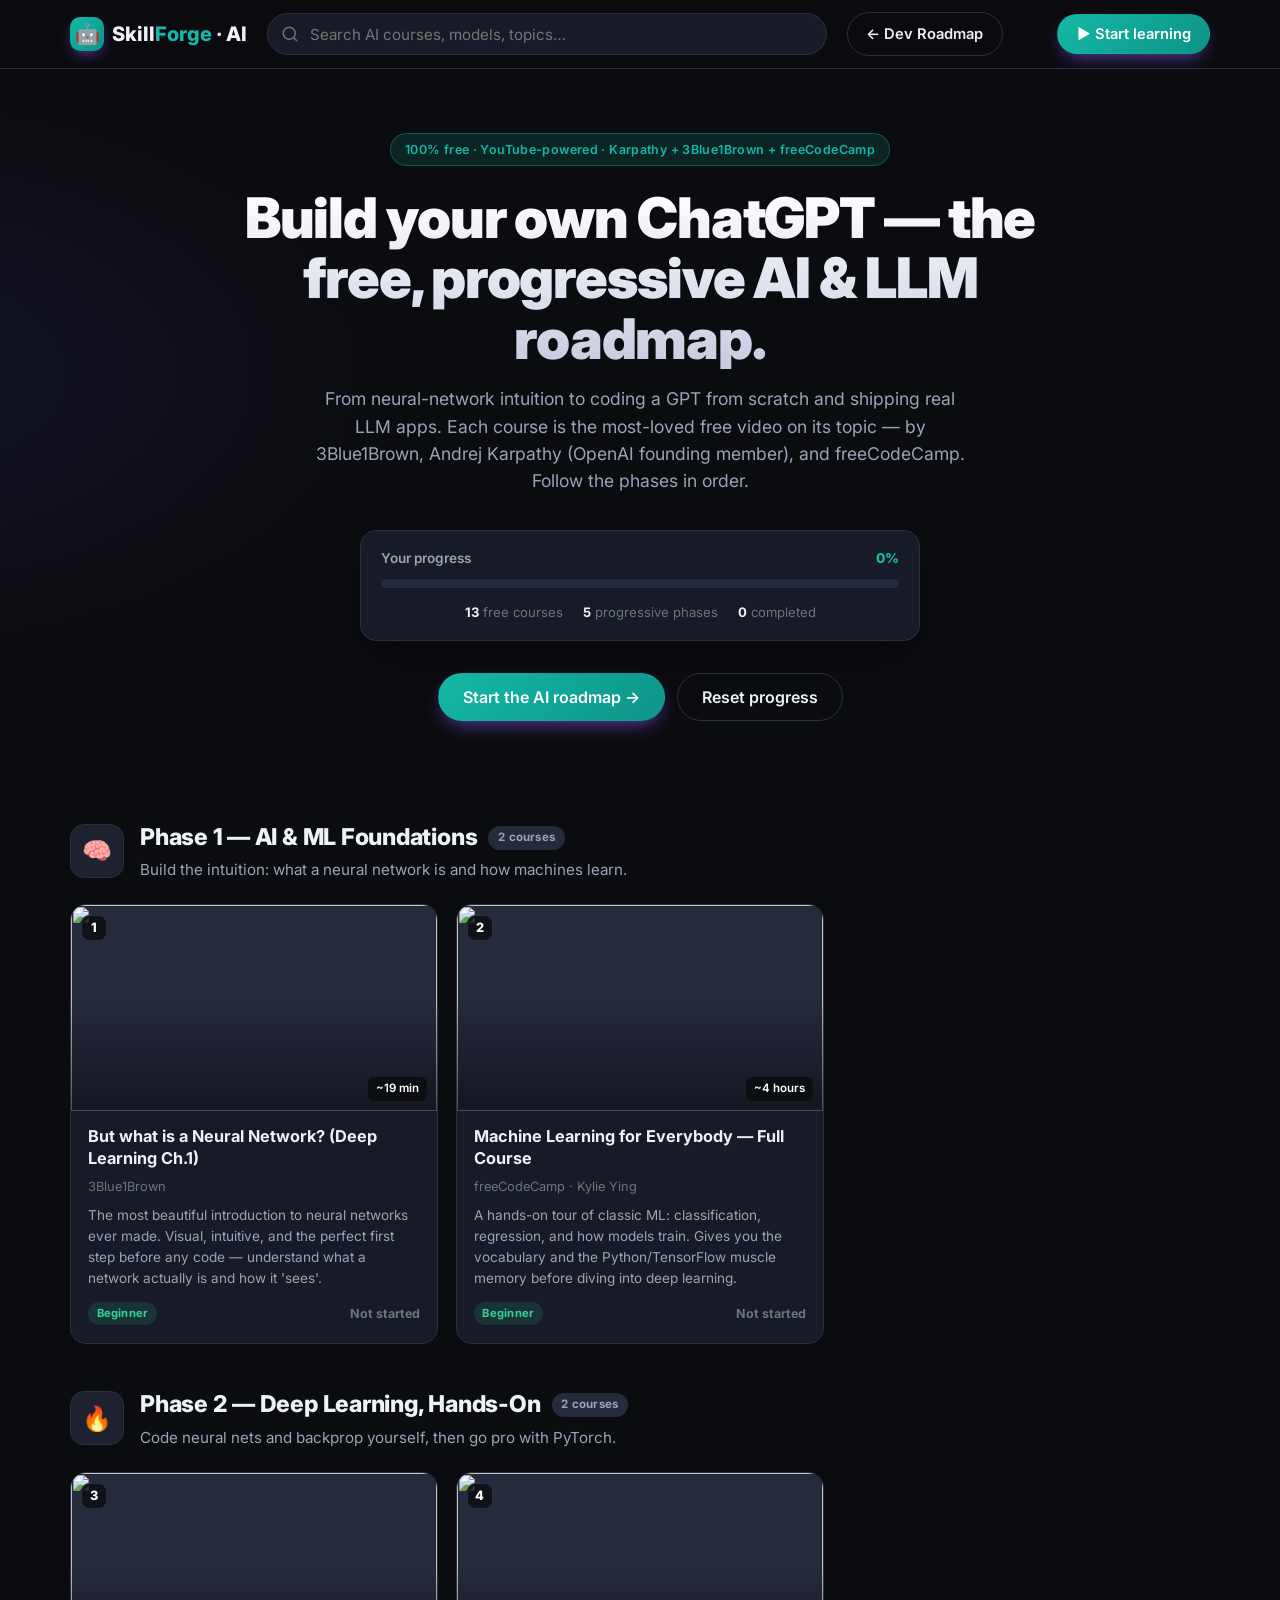
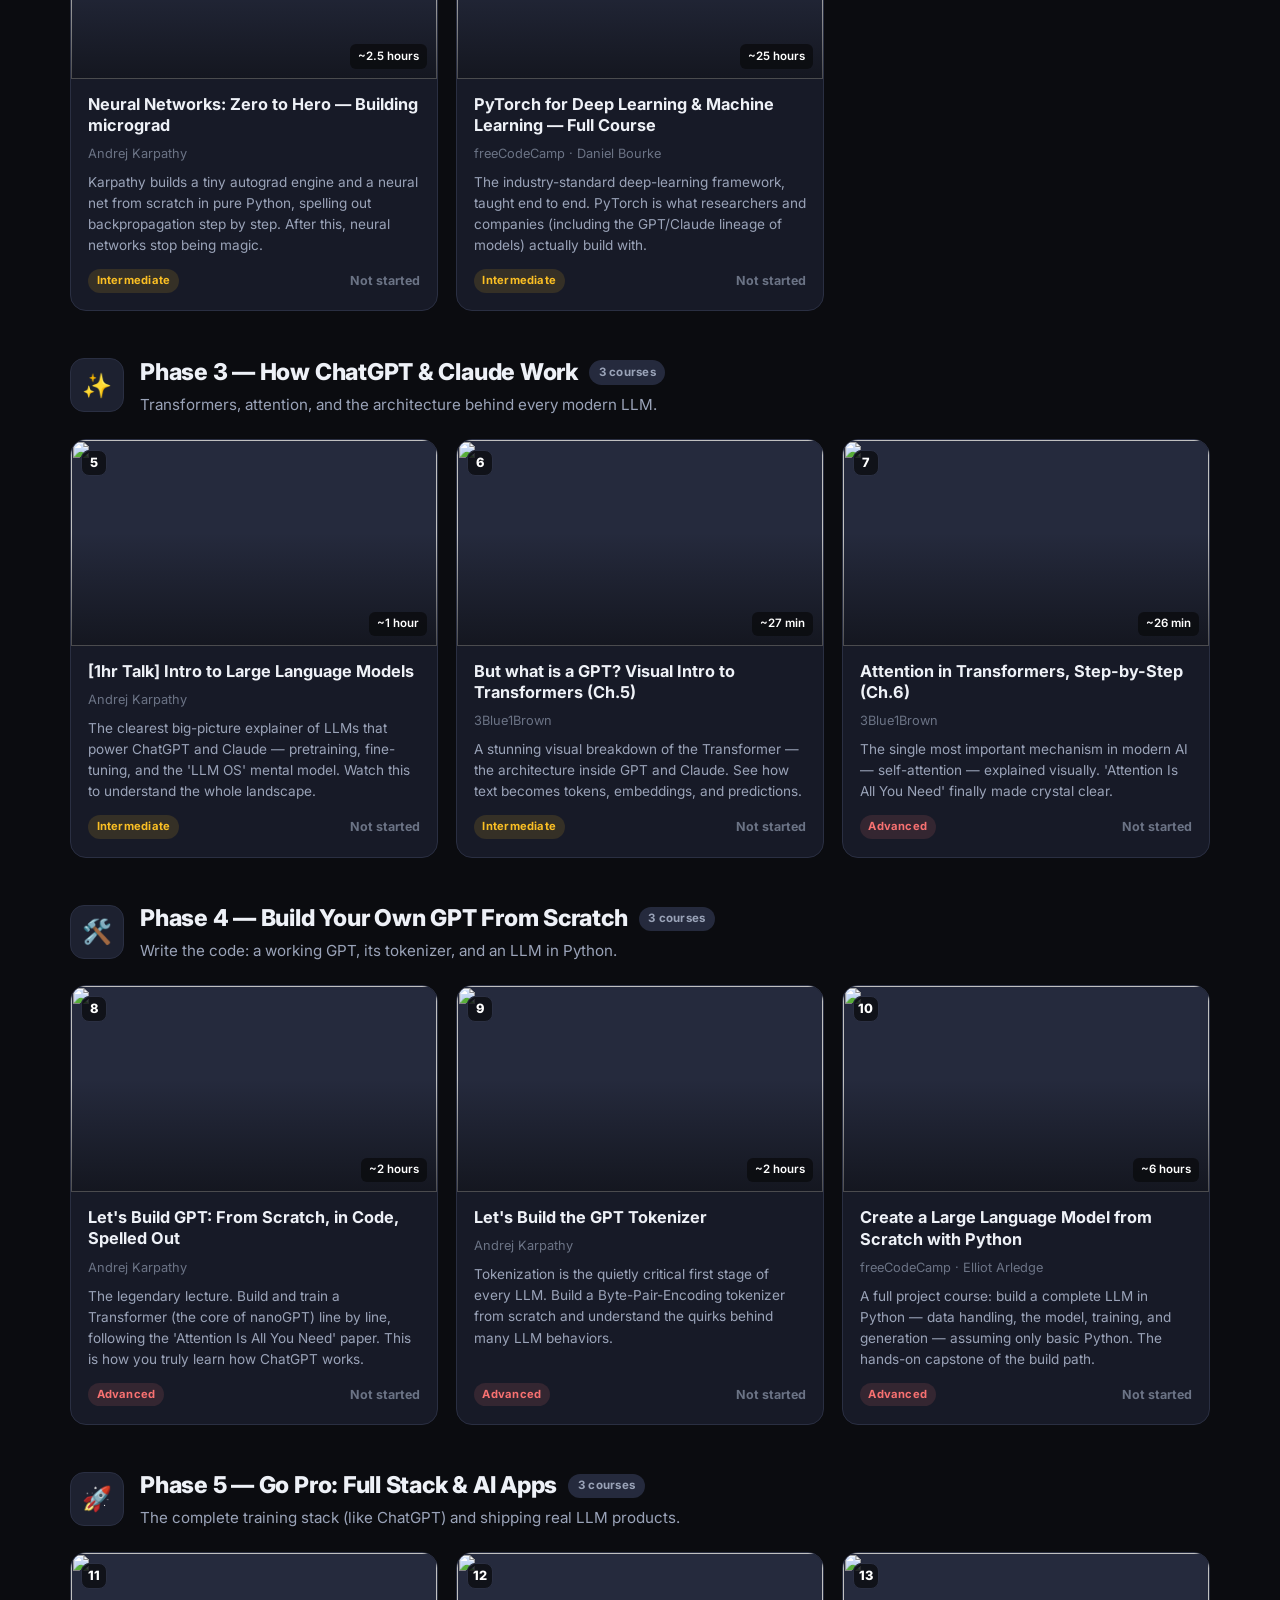
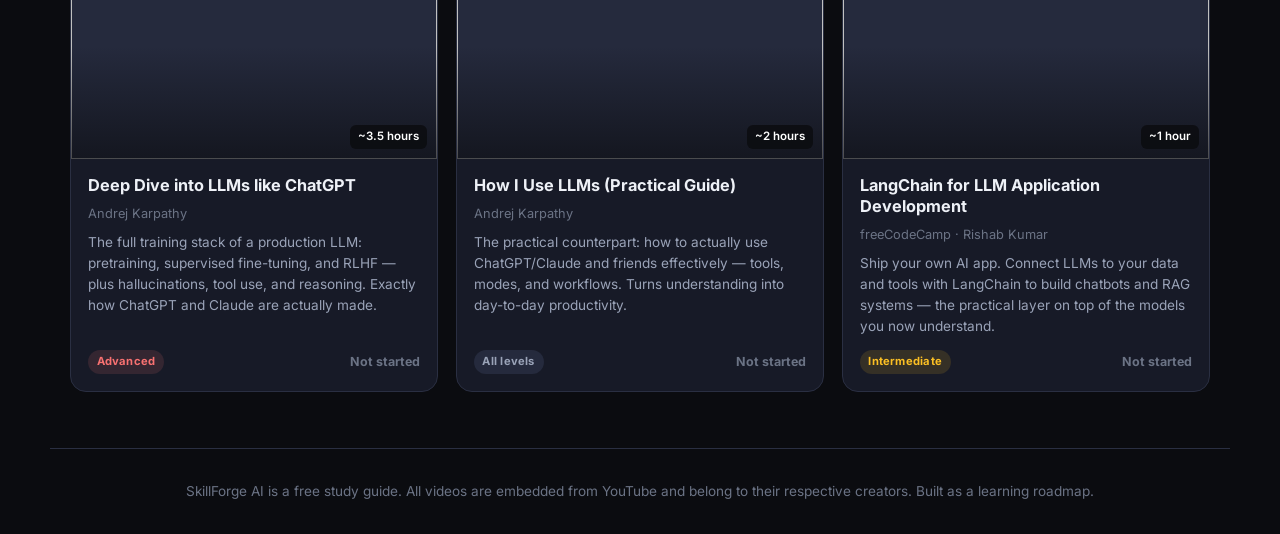
==== ai.html @ 0470cb85 "Add files via upload" ====
<!DOCTYPE html>
<html lang="en">
<head>
  <meta charset="UTF-8" />
  <meta name="viewport" content="width=device-width, initial-scale=1.0" />
  <title>SkillForge AI — Build Your Own ChatGPT</title>
  <meta name="description" content="A free, progressive AI/LLM roadmap: from neural-network intuition to building a GPT from scratch and shipping LLM apps." />
  <link rel="preconnect" href="https://fonts.googleapis.com" />
  <link rel="preconnect" href="https://fonts.gstatic.com" crossorigin />
  <link href="https://fonts.googleapis.com/css2?family=Inter:wght@400;500;600;700;800;900&display=swap" rel="stylesheet" />
  <link rel="stylesheet" href="styles.css" />
</head>
<body class="theme-ai">
  <!-- file:// playback warning (shown only when opened directly from disk) -->
  <div id="fileBanner" class="file-banner hidden">
    <span>
      ⚠️ <b>YouTube playback needs a web server.</b> You opened this from a local file, so videos may show
      <b>Error 153</b>. Run <code>start-server.bat</code> (or use VS Code “Live Server”, or GitHub Pages) and reopen at
      <code>http://localhost:8000</code>.
    </span>
    <button id="fileBannerClose" aria-label="Dismiss">✕</button>
  </div>

  <!-- Top bar -->
  <header class="topbar">
    <div class="topbar__inner">
      <a class="brand" href="#" id="homeLink">
        <span class="brand__mark">🤖</span>
        <span class="brand__name">Skill<span class="brand__accent">Forge</span> · AI</span>
      </a>
      <div class="search">
        <svg viewBox="0 0 24 24" class="search__icon" aria-hidden="true"><path d="M21 21l-4.35-4.35M11 19a8 8 0 1 1 0-16 8 8 0 0 1 0 16z" fill="none" stroke="currentColor" stroke-width="2" stroke-linecap="round"/></svg>
        <input id="searchInput" type="text" placeholder="Search AI courses, models, topics…" autocomplete="off" />
      </div>
      <a class="btn btn--ghost nav-link" href="index.html">← Dev Roadmap</a>
      <button id="continueBtn" class="btn btn--primary continue-btn">▶ Continue learning</button>
    </div>
  </header>

  <!-- HOME / CATALOG VIEW -->
  <main id="catalogView">
    <section class="hero">
      <div class="hero__inner">
        <div class="hero__badge">100% free · YouTube-powered · Karpathy + 3Blue1Brown + freeCodeCamp</div>
        <h1 class="hero__title" id="heroTitle"></h1>
        <p class="hero__tagline" id="heroSubtitle"></p>
        <div class="hero__progress">
          <div class="hero__progress-head">
            <span id="overallLabel">Your progress</span>
            <span id="overallPct">0%</span>
          </div>
          <div class="progress">
            <div class="progress__bar" id="overallBar"></div>
          </div>
          <div class="hero__stats" id="heroStats"></div>
        </div>
        <div class="hero__actions">
          <button class="btn btn--primary btn--lg" id="startBtn">Start the AI roadmap →</button>
          <button class="btn btn--ghost btn--lg" id="resetBtn">Reset progress</button>
        </div>
      </div>
    </section>

    <section class="roadmap" id="roadmap"></section>

    <footer class="footer">
      <p>SkillForge AI is a free study guide. All videos are embedded from YouTube and belong to their respective creators. Built as a learning roadmap.</p>
    </footer>
  </main>

  <!-- COURSE / PLAYER VIEW -->
  <main id="courseView" class="hidden">
    <div class="player-page">
      <button class="back-link" id="backBtn">← Back to roadmap</button>
      <div class="player-grid">
        <div class="player-main">
          <div class="video-wrap">
            <iframe id="player" src="" title="Course video" frameborder="0"
              allow="accelerometer; autoplay; clipboard-write; encrypted-media; gyroscope; picture-in-picture; web-share"
              referrerpolicy="strict-origin-when-cross-origin" allowfullscreen></iframe>
          </div>
          <div class="player-info">
            <div class="player-tags" id="courseTags"></div>
            <h1 id="courseTitle"></h1>
            <p class="player-channel" id="courseChannel"></p>
            <p class="player-blurb" id="courseBlurb"></p>

            <div class="player-actions">
              <button class="btn btn--primary" id="completeBtn">Mark as complete</button>
              <a class="btn btn--ghost" id="youtubeLink" target="_blank" rel="noopener">Open on YouTube ↗</a>
            </div>

            <h3 class="section-h">What you'll learn</h3>
            <ul class="learn-list" id="courseLearn"></ul>

            <h3 class="section-h">Free practice & resources</h3>
            <div class="resource-list" id="courseResources"></div>
          </div>
        </div>

        <aside class="player-side">
          <div class="side-head">
            <h3>AI curriculum</h3>
            <span id="sideProgress"></span>
          </div>
          <div class="side-list" id="sideCurriculum"></div>
        </aside>
      </div>
    </div>
  </main>

  <script src="ai-data.js"></script>
  <script src="app.js"></script>
</body>
</html>
---- styles.css ----
/* ============================================================
   SkillForge — styles
   A dark, modern, Udemy-inspired UI with a purple/indigo accent.
   ============================================================ */

:root {
  --bg: #0b0c10;
  --bg-2: #121420;
  --surface: #171a27;
  --surface-2: #1d2130;
  --surface-3: #252a3d;
  --border: #2a2f42;
  --text: #eef1f7;
  --muted: #9aa3b8;
  --muted-2: #6b7385;
  --accent: #8b5cf6;
  --accent-2: #6d28d9;
  --accent-soft: rgba(139, 92, 246, 0.14);
  --green: #22c55e;
  --green-soft: rgba(34, 197, 94, 0.15);
  --amber: #f59e0b;
  --shadow: 0 18px 50px -12px rgba(0, 0, 0, 0.6);
  --radius: 16px;
  --radius-sm: 10px;
  --maxw: 1180px;
}

* { box-sizing: border-box; margin: 0; padding: 0; }

html { scroll-behavior: smooth; }

body {
  font-family: "Inter", system-ui, -apple-system, "Segoe UI", sans-serif;
  background:
    radial-gradient(1200px 600px at 80% -10%, rgba(139, 92, 246, 0.16), transparent 60%),
    radial-gradient(900px 500px at -10% 10%, rgba(56, 189, 248, 0.08), transparent 55%),
    var(--bg);
  color: var(--text);
  line-height: 1.55;
  -webkit-font-smoothing: antialiased;
}

.hidden { display: none !important; }

a { color: inherit; text-decoration: none; }

/* ---------- Buttons ---------- */
.btn {
  font-family: inherit;
  font-weight: 600;
  font-size: 0.92rem;
  border: 1px solid transparent;
  border-radius: 999px;
  padding: 0.6rem 1.15rem;
  cursor: pointer;
  transition: transform 0.12s ease, background 0.18s ease, border-color 0.18s ease, box-shadow 0.18s ease;
  white-space: nowrap;
}
.btn:active { transform: translateY(1px); }
.btn--primary {
  background: linear-gradient(135deg, var(--accent), var(--accent-2));
  color: #fff;
  box-shadow: 0 8px 20px -8px rgba(139, 92, 246, 0.8);
}
.btn--primary:hover { filter: brightness(1.08); }
.btn--ghost {
  background: transparent;
  border-color: var(--border);
  color: var(--text);
}
.btn--ghost:hover { background: var(--surface-2); border-color: var(--accent); }
.btn--lg { padding: 0.8rem 1.5rem; font-size: 1rem; }

/* ---------- file:// banner ---------- */
.file-banner {
  display: flex; align-items: center; gap: 1rem;
  background: linear-gradient(90deg, rgba(245, 158, 11, 0.18), rgba(245, 158, 11, 0.08));
  border-bottom: 1px solid rgba(245, 158, 11, 0.4);
  color: #fde68a;
  font-size: 0.86rem;
  padding: 0.7rem 1.25rem;
}
.file-banner code {
  background: rgba(0,0,0,0.35); color: #fff;
  padding: 0.1rem 0.4rem; border-radius: 5px; font-size: 0.82em;
}
.file-banner b { color: #fff; }
.file-banner button {
  margin-left: auto; flex-shrink: 0;
  background: transparent; border: 1px solid rgba(245,158,11,0.5);
  color: #fde68a; border-radius: 8px; cursor: pointer;
  width: 28px; height: 28px; font-size: 0.9rem;
}
.file-banner button:hover { background: rgba(245,158,11,0.2); }

/* ---------- Top bar ---------- */
.topbar {
  position: sticky; top: 0; z-index: 50;
  background: rgba(11, 12, 16, 0.82);
  backdrop-filter: blur(14px);
  border-bottom: 1px solid var(--border);
}
.topbar__inner {
  max-width: var(--maxw);
  margin: 0 auto;
  display: flex; align-items: center; gap: 1.25rem;
  padding: 0.75rem 1.25rem;
}
.brand { display: flex; align-items: center; gap: 0.5rem; font-weight: 800; font-size: 1.25rem; }
.brand__mark {
  display: grid; place-items: center;
  width: 34px; height: 34px; border-radius: 10px;
  background: linear-gradient(135deg, var(--accent), var(--accent-2));
  box-shadow: 0 6px 16px -6px rgba(139, 92, 246, 0.9);
}
.brand__accent { color: var(--accent); }

.search {
  flex: 1; position: relative; max-width: 560px;
}
.search__icon {
  position: absolute; left: 14px; top: 50%; transform: translateY(-50%);
  width: 18px; height: 18px; color: var(--muted-2);
}
.search input {
  width: 100%;
  background: var(--surface);
  border: 1px solid var(--border);
  border-radius: 999px;
  color: var(--text);
  padding: 0.65rem 1rem 0.65rem 2.6rem;
  font-family: inherit; font-size: 0.95rem;
  transition: border-color 0.18s ease, box-shadow 0.18s ease;
}
.search input:focus {
  outline: none; border-color: var(--accent);
  box-shadow: 0 0 0 3px var(--accent-soft);
}
.continue-btn { margin-left: auto; }

/* Nav links in the top bar */
.nav-link {
  flex-shrink: 0;
  background: transparent;
  border: 1px solid var(--border);
  color: var(--text);
}
.nav-link:hover { background: var(--surface-2); border-color: var(--accent); }
/* The "Learn AI" button pops with a gradient so it reads as a destination */
.nav-link--ai {
  margin-left: auto;
  border: 1px solid transparent;
  background:
    linear-gradient(var(--surface), var(--surface)) padding-box,
    linear-gradient(135deg, #14b8a6, #6366f1, #a855f7) border-box;
  color: #fff;
  font-weight: 700;
}
.nav-link--ai:hover {
  background:
    linear-gradient(135deg, rgba(20,184,166,0.22), rgba(168,85,247,0.22)) padding-box,
    linear-gradient(135deg, #14b8a6, #6366f1, #a855f7) border-box;
}
/* When .nav-link--ai is present, the Continue button no longer needs auto-margin */
.nav-link--ai + .continue-btn { margin-left: 0.5rem; }

/* ===== AI page theme (teal/emerald accent to distinguish it) ===== */
.theme-ai {
  --accent: #14b8a6;
  --accent-2: #0d9488;
  --accent-soft: rgba(20, 184, 166, 0.14);
}
.theme-ai .hero__badge { border-color: rgba(20,184,166,0.35); }
.theme-ai .progress__bar { background: linear-gradient(90deg, #14b8a6, #6366f1); }
.theme-ai body,
.theme-ai {
  background:
    radial-gradient(1200px 600px at 80% -10%, rgba(20, 184, 166, 0.16), transparent 60%),
    radial-gradient(900px 500px at -10% 10%, rgba(99, 102, 241, 0.10), transparent 55%),
    var(--bg);
}

/* ---------- Hero ---------- */
.hero { padding: 4rem 1.25rem 2.5rem; }
.hero__inner { max-width: 880px; margin: 0 auto; text-align: center; }
.hero__badge {
  display: inline-block;
  font-size: 0.78rem; font-weight: 600; letter-spacing: 0.03em;
  color: var(--accent);
  background: var(--accent-soft);
  border: 1px solid rgba(139, 92, 246, 0.35);
  padding: 0.35rem 0.85rem; border-radius: 999px;
  margin-bottom: 1.4rem;
}
.hero__title {
  font-size: clamp(2.1rem, 5vw, 3.5rem);
  font-weight: 900; line-height: 1.08; letter-spacing: -0.02em;
  background: linear-gradient(180deg, #fff, #c7cbe0);
  -webkit-background-clip: text; background-clip: text; color: transparent;
}
.hero__tagline { color: var(--muted); font-size: 1.1rem; margin: 1rem auto 0; max-width: 660px; }

.hero__progress {
  margin: 2.2rem auto 0; max-width: 560px;
  background: var(--surface);
  border: 1px solid var(--border);
  border-radius: var(--radius);
  padding: 1.1rem 1.25rem;
  box-shadow: var(--shadow);
}
.hero__progress-head {
  display: flex; justify-content: space-between;
  font-size: 0.85rem; font-weight: 600; color: var(--muted);
  margin-bottom: 0.6rem;
}
.hero__progress-head #overallPct { color: var(--accent); font-weight: 800; }
.hero__stats {
  display: flex; gap: 1.25rem; justify-content: center;
  margin-top: 0.9rem; font-size: 0.82rem; color: var(--muted-2);
  flex-wrap: wrap;
}
.hero__stats b { color: var(--text); }

.hero__actions {
  display: flex; gap: 0.75rem; justify-content: center;
  margin-top: 2rem; flex-wrap: wrap;
}

/* ---------- Progress bars ---------- */
.progress {
  height: 9px; width: 100%;
  background: var(--surface-3);
  border-radius: 999px; overflow: hidden;
}
.progress__bar {
  height: 100%; width: 0%;
  background: linear-gradient(90deg, var(--accent), #38bdf8);
  border-radius: 999px;
  transition: width 0.5s cubic-bezier(0.2, 0.8, 0.2, 1);
}

/* ---------- Roadmap / phases ---------- */
.roadmap {
  max-width: var(--maxw);
  margin: 1.5rem auto 0;
  padding: 0 1.25rem;
}
.phase { position: relative; padding: 2.2rem 0 0.5rem 0; }
.phase__head {
  display: flex; align-items: center; gap: 1rem;
  margin-bottom: 1.4rem;
}
.phase__icon {
  flex-shrink: 0;
  width: 54px; height: 54px; border-radius: 14px;
  display: grid; place-items: center; font-size: 1.5rem;
  background: var(--surface-2); border: 1px solid var(--border);
}
.phase__titles h2 {
  font-size: 1.45rem; font-weight: 800; letter-spacing: -0.01em;
  display: flex; align-items: center; gap: 0.7rem; flex-wrap: wrap;
}
.phase__titles p { color: var(--muted); font-size: 0.95rem; margin-top: 0.15rem; }
.phase__chip {
  font-size: 0.72rem; font-weight: 700; letter-spacing: 0.02em;
  padding: 0.2rem 0.6rem; border-radius: 999px;
  background: var(--surface-3); color: var(--muted);
}
.phase__chip.done { background: var(--green-soft); color: var(--green); }

.course-grid {
  display: grid;
  grid-template-columns: repeat(auto-fill, minmax(290px, 1fr));
  gap: 1.1rem;
}

/* ---------- Course card ---------- */
.card {
  position: relative;
  background: var(--surface);
  border: 1px solid var(--border);
  border-radius: var(--radius);
  overflow: hidden;
  cursor: pointer;
  display: flex; flex-direction: column;
  transition: transform 0.16s ease, border-color 0.18s ease, box-shadow 0.18s ease;
}
.card:hover {
  transform: translateY(-4px);
  border-color: var(--accent);
  box-shadow: var(--shadow);
}
.card__thumb {
  position: relative; aspect-ratio: 16 / 9; overflow: hidden;
  background: var(--surface-3);
}
.card__thumb img { width: 100%; height: 100%; object-fit: cover; display: block; }
.card__thumb::after {
  content: ""; position: absolute; inset: 0;
  background: linear-gradient(180deg, transparent 45%, rgba(11, 12, 16, 0.65));
}
.card__play {
  position: absolute; inset: 0; display: grid; place-items: center;
  opacity: 0; transition: opacity 0.18s ease; z-index: 2;
}
.card:hover .card__play { opacity: 1; }
.card__play span {
  width: 56px; height: 56px; border-radius: 50%;
  display: grid; place-items: center;
  background: rgba(139, 92, 246, 0.92);
  box-shadow: 0 8px 24px -6px rgba(0,0,0,0.7);
  font-size: 1.2rem; color: #fff; padding-left: 4px;
}
.card__order {
  position: absolute; top: 10px; left: 10px; z-index: 3;
  width: 26px; height: 26px; border-radius: 8px;
  display: grid; place-items: center;
  font-size: 0.8rem; font-weight: 800;
  background: rgba(11,12,16,0.78); color: #fff;
  border: 1px solid var(--border);
}
.card__duration {
  position: absolute; bottom: 10px; right: 10px; z-index: 3;
  font-size: 0.72rem; font-weight: 600;
  background: rgba(11,12,16,0.85); color: #fff;
  padding: 0.2rem 0.5rem; border-radius: 6px;
}
.card__body { padding: 0.95rem 1.05rem 1.1rem; display: flex; flex-direction: column; gap: 0.5rem; flex: 1; }
.card__title { font-size: 1.02rem; font-weight: 700; line-height: 1.3; }
.card__channel { font-size: 0.8rem; color: var(--muted-2); }
.card__blurb { font-size: 0.85rem; color: var(--muted); flex: 1; }
.card__foot { display: flex; align-items: center; justify-content: space-between; margin-top: 0.3rem; }
.level {
  font-size: 0.7rem; font-weight: 700; letter-spacing: 0.02em;
  padding: 0.2rem 0.55rem; border-radius: 999px;
  background: var(--surface-3); color: var(--muted);
}
.level--Beginner { color: #34d399; background: rgba(52, 211, 153, 0.13); }
.level--Intermediate { color: #fbbf24; background: rgba(251, 191, 36, 0.13); }
.level--Advanced { color: #f87171; background: rgba(248, 113, 113, 0.13); }

.card__status {
  font-size: 0.78rem; font-weight: 700; display: flex; align-items: center; gap: 0.35rem;
  color: var(--muted-2);
}
.card.done { border-color: rgba(34, 197, 94, 0.4); }
.card.done .card__status { color: var(--green); }
.card.done .card__thumb::before {
  content: "✓ Completed"; position: absolute; z-index: 3; top: 10px; right: 10px;
  font-size: 0.72rem; font-weight: 700; color: #fff;
  background: var(--green); padding: 0.2rem 0.55rem; border-radius: 6px;
}

/* ---------- Player page ---------- */
.player-page { max-width: var(--maxw); margin: 0 auto; padding: 1.5rem 1.25rem 4rem; }
.back-link {
  background: none; border: none; color: var(--muted); cursor: pointer;
  font-family: inherit; font-size: 0.95rem; font-weight: 600;
  padding: 0.5rem 0; margin-bottom: 1rem;
  transition: color 0.15s ease;
}
.back-link:hover { color: var(--accent); }

.player-grid {
  display: grid; grid-template-columns: 1fr 340px; gap: 1.6rem; align-items: start;
}
.video-wrap {
  position: relative; aspect-ratio: 16 / 9; width: 100%;
  border-radius: var(--radius); overflow: hidden;
  border: 1px solid var(--border); background: #000;
  box-shadow: var(--shadow);
}
.video-wrap iframe { position: absolute; inset: 0; width: 100%; height: 100%; }

.player-info { margin-top: 1.5rem; }
.player-tags { display: flex; gap: 0.5rem; flex-wrap: wrap; margin-bottom: 0.8rem; }
.player-info h1 { font-size: 1.7rem; font-weight: 800; line-height: 1.2; letter-spacing: -0.01em; }
.player-channel { color: var(--muted-2); font-size: 0.92rem; margin-top: 0.3rem; }
.player-blurb { color: var(--muted); margin-top: 1rem; font-size: 1rem; max-width: 70ch; }

.player-actions { display: flex; gap: 0.7rem; margin: 1.5rem 0 0.5rem; flex-wrap: wrap; }
.player-actions .btn--primary.done {
  background: var(--green-soft); color: var(--green);
  border: 1px solid rgba(34,197,94,0.4); box-shadow: none;
}

.section-h {
  font-size: 1.1rem; font-weight: 700; margin: 2rem 0 0.9rem;
  padding-bottom: 0.5rem; border-bottom: 1px solid var(--border);
}
.learn-list { list-style: none; display: grid; grid-template-columns: 1fr 1fr; gap: 0.6rem 1.4rem; }
.learn-list li {
  position: relative; padding-left: 1.6rem; color: var(--muted); font-size: 0.92rem;
}
.learn-list li::before {
  content: "✓"; position: absolute; left: 0; top: 0;
  color: var(--accent); font-weight: 800;
}
.resource-list { display: flex; flex-direction: column; gap: 0.6rem; }
.resource-list a {
  display: flex; align-items: center; gap: 0.6rem;
  background: var(--surface); border: 1px solid var(--border);
  border-radius: var(--radius-sm); padding: 0.75rem 1rem;
  font-size: 0.92rem; font-weight: 500; color: var(--text);
  transition: border-color 0.16s ease, transform 0.16s ease, background 0.16s ease;
}
.resource-list a:hover { border-color: var(--accent); transform: translateX(3px); background: var(--surface-2); }
.resource-list a::before { content: "🔗"; }

/* ---------- Player sidebar curriculum ---------- */
.player-side {
  position: sticky; top: 84px;
  background: var(--surface); border: 1px solid var(--border);
  border-radius: var(--radius); overflow: hidden;
  max-height: calc(100vh - 110px); display: flex; flex-direction: column;
}
.side-head {
  padding: 1rem 1.1rem; border-bottom: 1px solid var(--border);
  display: flex; justify-content: space-between; align-items: center;
}
.side-head h3 { font-size: 1rem; font-weight: 700; }
.side-head span { font-size: 0.8rem; color: var(--muted-2); }
.side-list { overflow-y: auto; padding: 0.5rem; }
.side-phase { padding: 0.6rem 0.6rem 0.2rem; font-size: 0.72rem; font-weight: 800; letter-spacing: 0.04em; text-transform: uppercase; color: var(--muted-2); }
.side-item {
  display: flex; align-items: center; gap: 0.7rem;
  padding: 0.6rem 0.7rem; border-radius: var(--radius-sm); cursor: pointer;
  transition: background 0.14s ease;
}
.side-item:hover { background: var(--surface-2); }
.side-item.active { background: var(--accent-soft); }
.side-item.active .side-item__title { color: var(--text); }
.side-item__check {
  flex-shrink: 0; width: 20px; height: 20px; border-radius: 50%;
  border: 2px solid var(--border); display: grid; place-items: center;
  font-size: 0.7rem; color: transparent;
}
.side-item.done .side-item__check { background: var(--green); border-color: var(--green); color: #fff; }
.side-item__title { font-size: 0.86rem; color: var(--muted); line-height: 1.3; }
.side-item__dur { margin-left: auto; font-size: 0.72rem; color: var(--muted-2); flex-shrink: 0; }

/* ---------- Footer ---------- */
.footer {
  max-width: var(--maxw); margin: 3rem auto 0; padding: 2rem 1.25rem;
  border-top: 1px solid var(--border); color: var(--muted-2); font-size: 0.85rem; text-align: center;
}

/* ---------- Search empty state ---------- */
.empty { text-align: center; color: var(--muted); padding: 3rem 1rem; }

/* ---------- Responsive ---------- */
@media (max-width: 880px) {
  .player-grid { grid-template-columns: 1fr; }
  .player-side { position: static; max-height: none; order: -1; }
  .learn-list { grid-template-columns: 1fr; }
  .continue-btn { display: none; }
}
@media (max-width: 560px) {
  .topbar__inner { flex-wrap: wrap; }
  .search { order: 3; max-width: none; flex-basis: 100%; }
  .hero { padding-top: 2.5rem; }
}
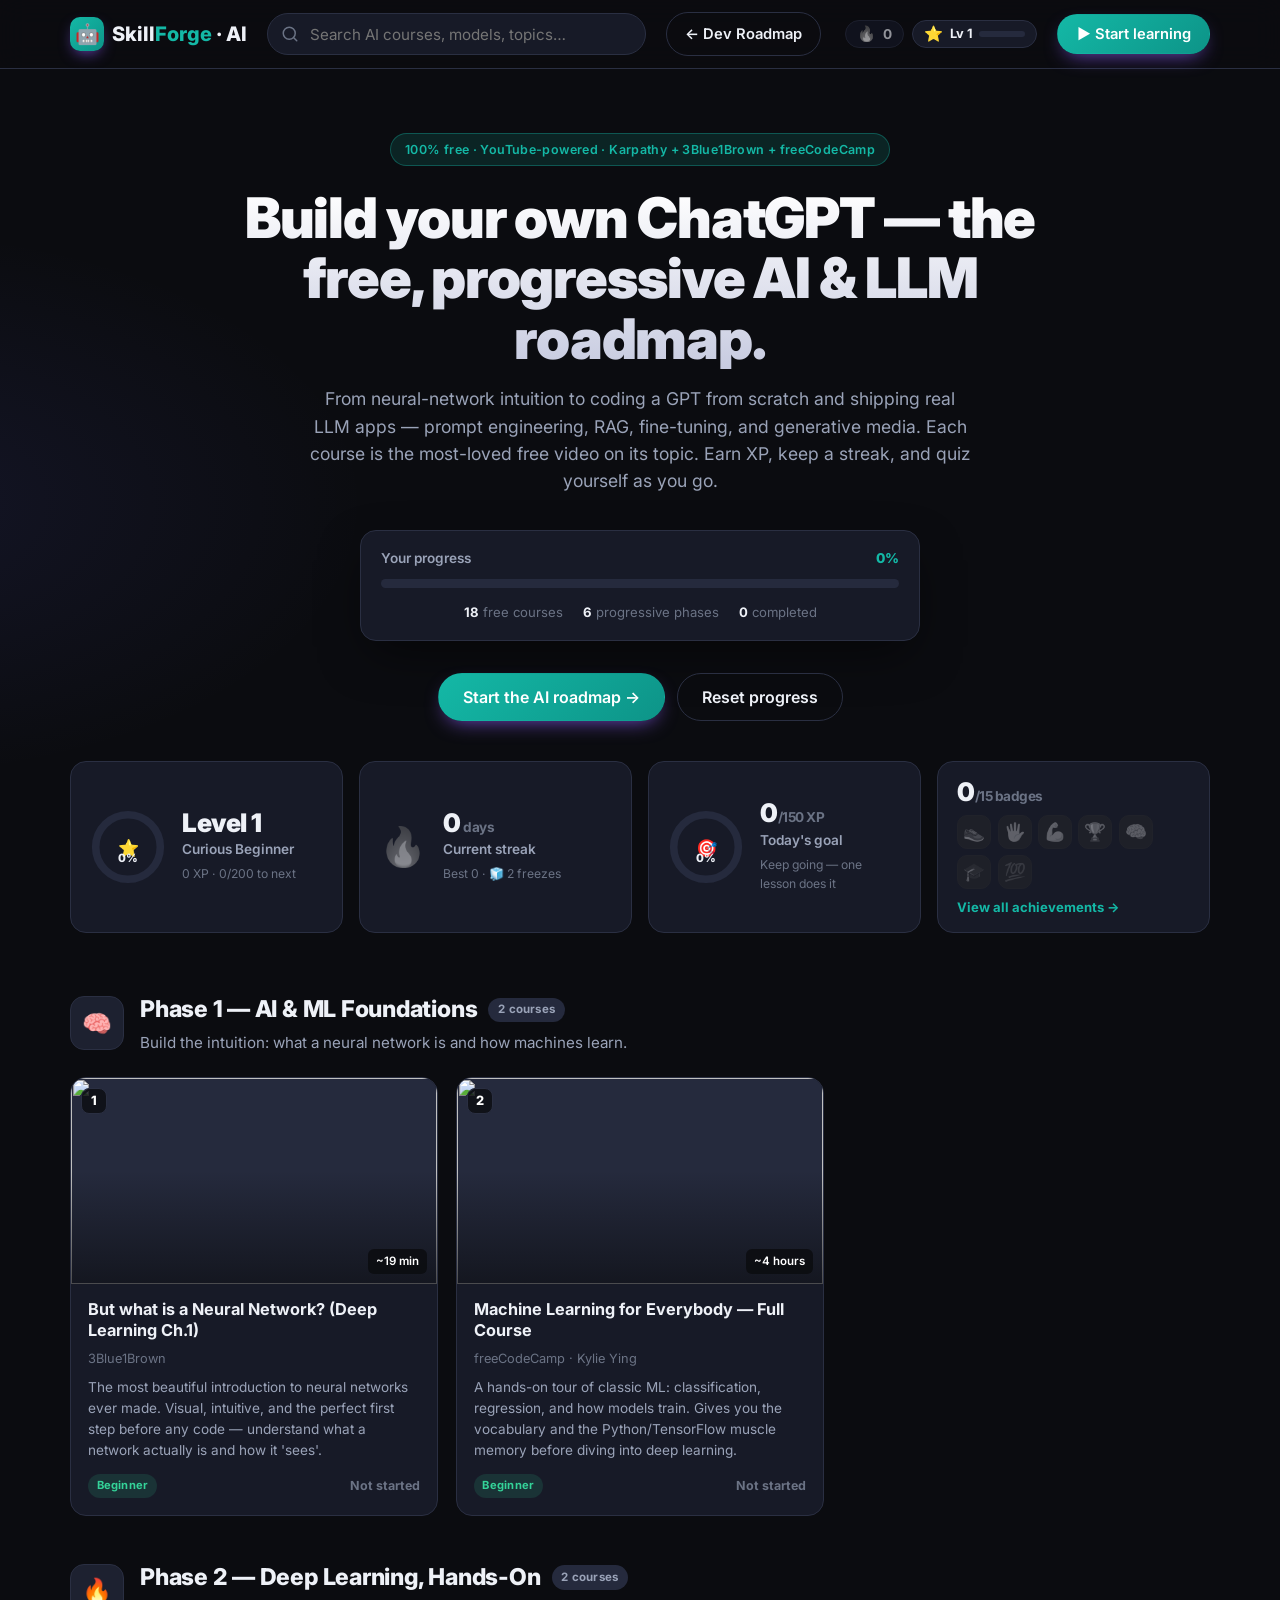
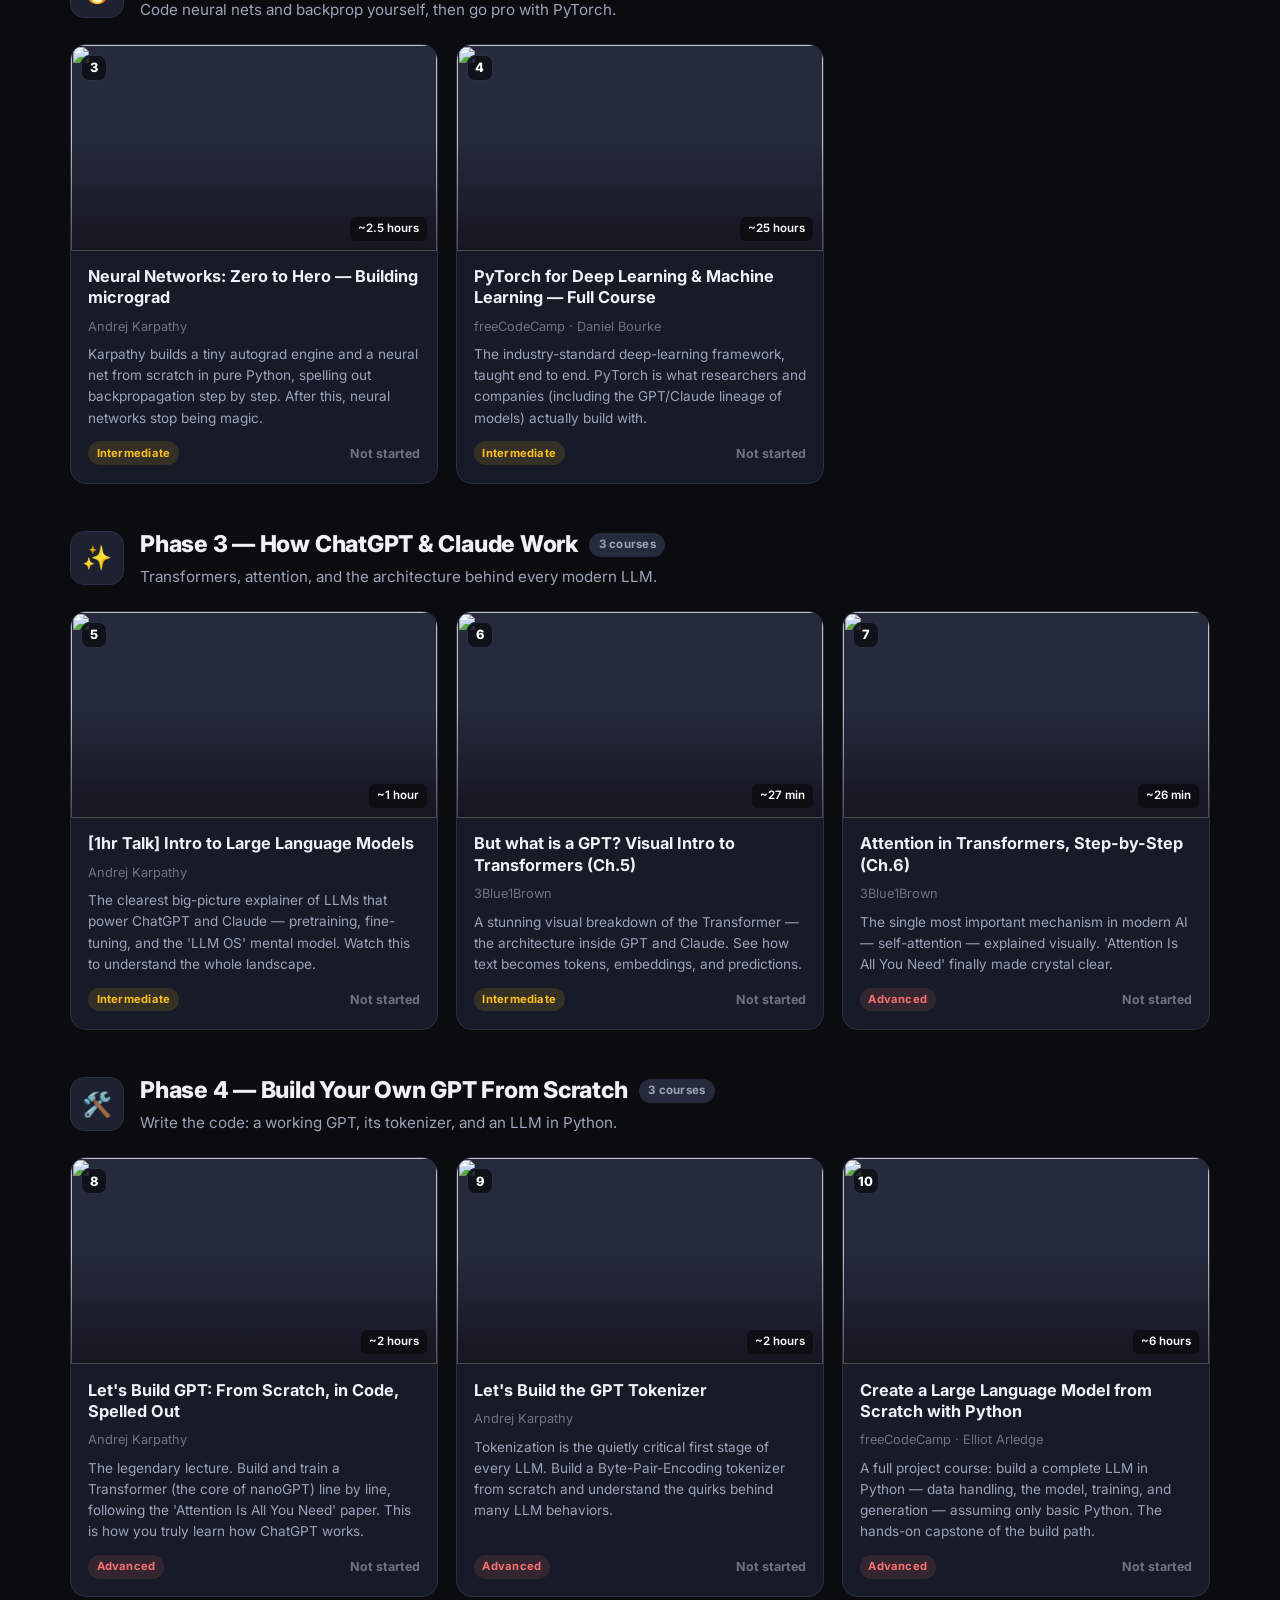
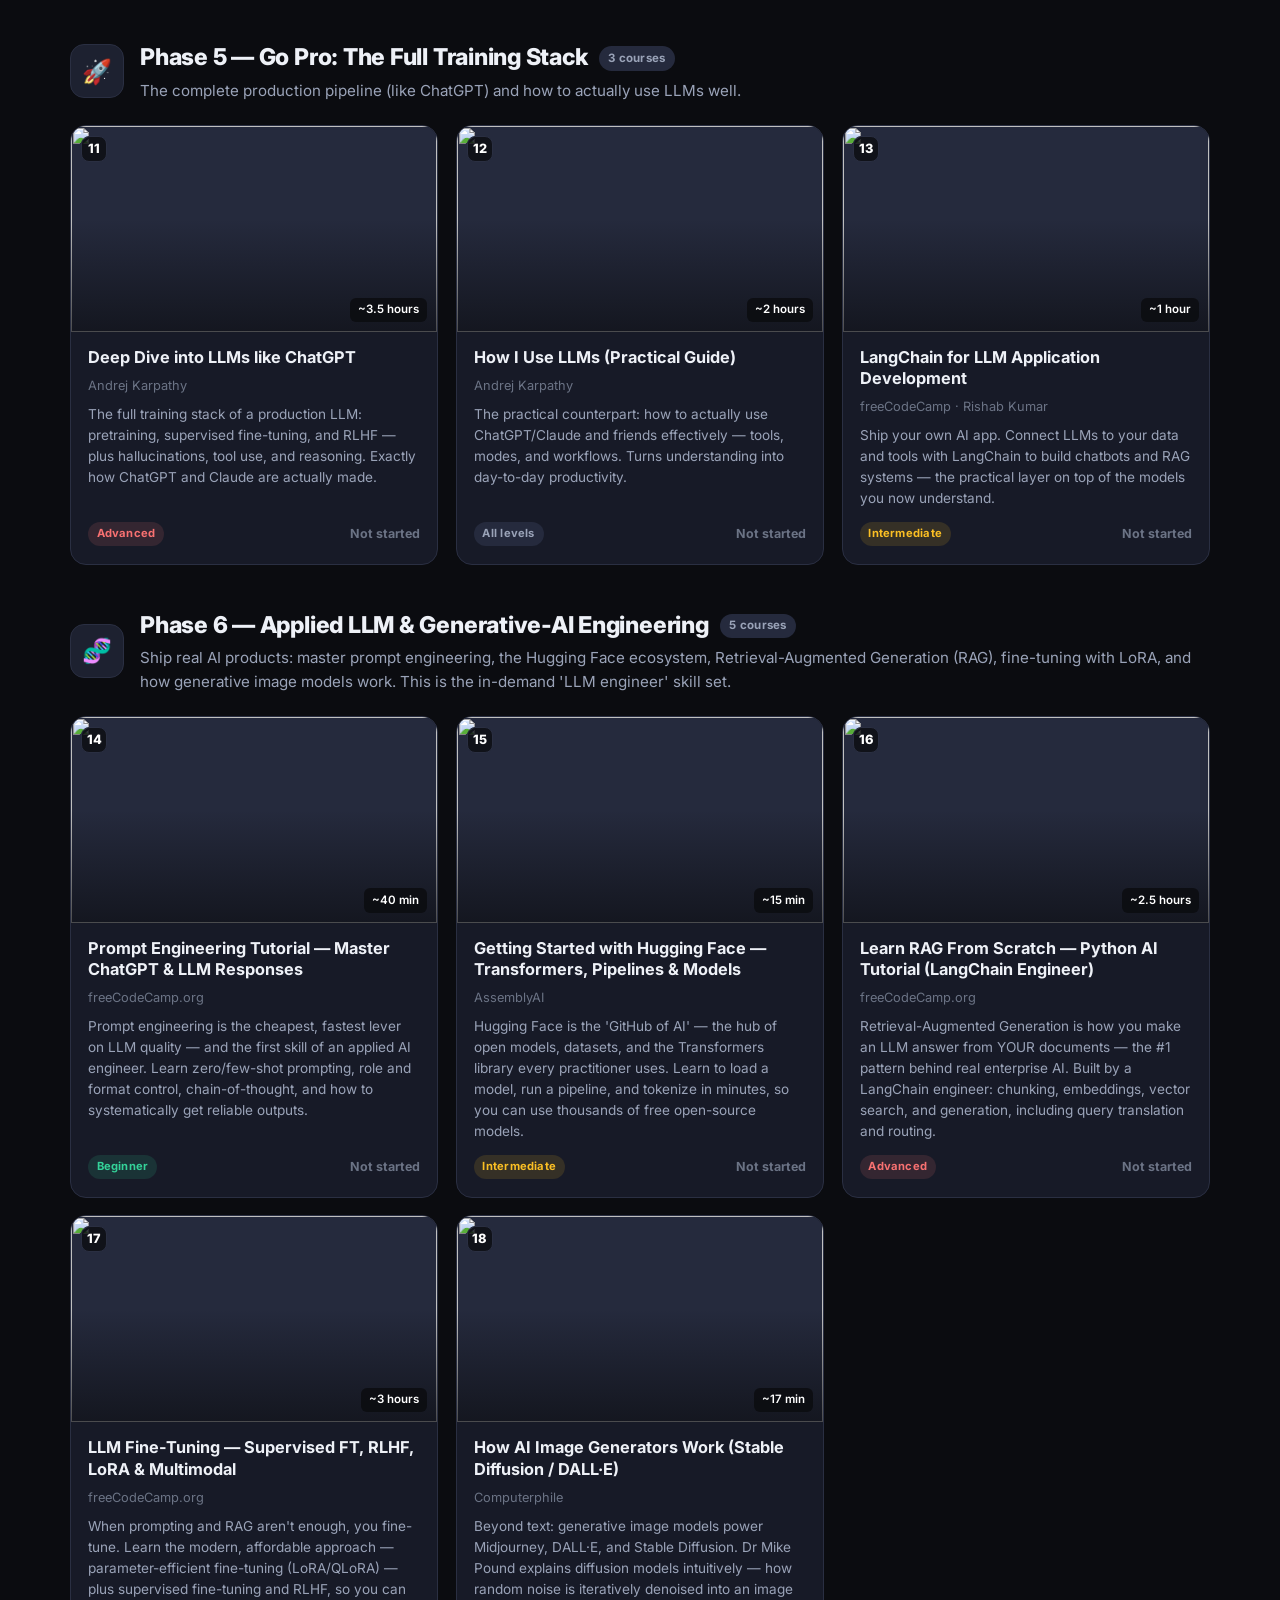
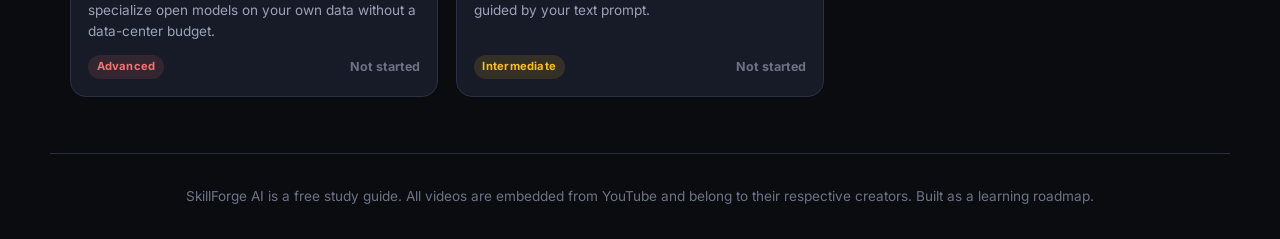
==== commit 01ccfe07: "enhanced UI with quiz for each topic" ====
--- a/ai.html
+++ b/ai.html
@@ -110,6 +110,7 @@
   </main>
 
   <script src="ai-data.js"></script>
+  <script src="engage.js"></script>
   <script src="app.js"></script>
 </body>
 </html>
--- a/styles.css
+++ b/styles.css
@@ -460,3 +460,237 @@
   .search { order: 3; max-width: none; flex-basis: 100%; }
   .hero { padding-top: 2.5rem; }
 }
+
+/* ============================================================
+   ENGAGEMENT LAYER — gamification + quizzes
+   (styles for engage.js: header chips, dashboard, badges,
+    quizzes, toasts, confetti, level-up & achievement popups)
+   ============================================================ */
+
+/* ---------- Header XP / streak chips ---------- */
+.sf-stats { display: flex; align-items: center; gap: 0.5rem; margin-left: 0.25rem; }
+.sf-chip {
+  display: flex; align-items: center; gap: 0.4rem;
+  background: var(--surface); border: 1px solid var(--border);
+  border-radius: 999px; padding: 0.32rem 0.7rem;
+  color: var(--text); font-family: inherit; font-weight: 700; font-size: 0.85rem;
+  cursor: pointer; transition: border-color 0.16s ease, transform 0.12s ease, background 0.16s ease;
+}
+.sf-chip:hover { border-color: var(--accent); background: var(--surface-2); }
+.sf-chip:active { transform: translateY(1px); }
+.sf-chip__icon { font-size: 0.95rem; line-height: 1; }
+.sf-chip--streak.cold { opacity: 0.6; }
+.sf-chip--streak.cold .sf-chip__icon { filter: grayscale(1); }
+.sf-chip__lvl { font-size: 0.8rem; }
+.sf-chip__xpbar {
+  display: inline-block; width: 46px; height: 6px; border-radius: 999px;
+  background: var(--surface-3); overflow: hidden;
+}
+.sf-chip__xpfill {
+  display: block; height: 100%; width: 0%;
+  background: linear-gradient(90deg, var(--accent), #38bdf8);
+  transition: width 0.5s cubic-bezier(0.2,0.8,0.2,1);
+}
+
+/* ---------- Home dashboard ---------- */
+.sf-dash { max-width: var(--maxw); margin: 0 auto; padding: 0 1.25rem; }
+.sf-dash__grid {
+  display: grid; gap: 1rem;
+  grid-template-columns: repeat(auto-fit, minmax(230px, 1fr));
+}
+.sf-card {
+  display: flex; align-items: center; gap: 1rem;
+  background: var(--surface); border: 1px solid var(--border);
+  border-radius: var(--radius); padding: 1.1rem 1.2rem;
+  transition: border-color 0.18s ease, transform 0.16s ease;
+}
+.sf-card:hover { border-color: var(--accent); transform: translateY(-2px); }
+.sf-card__meta { min-width: 0; }
+.sf-card__big { font-size: 1.6rem; font-weight: 900; line-height: 1; letter-spacing: -0.02em; }
+.sf-card__unit { font-size: 0.85rem; font-weight: 700; color: var(--muted-2); }
+.sf-card__sub { font-size: 0.85rem; color: var(--muted); margin-top: 0.25rem; font-weight: 600; }
+.sf-card__xp { font-size: 0.76rem; color: var(--muted-2); margin-top: 0.3rem; }
+
+.sf-card--streak .sf-flame { font-size: 2.4rem; filter: drop-shadow(0 4px 10px rgba(245,158,11,0.5)); animation: sf-flicker 2.5s ease-in-out infinite; }
+.sf-card--streak.cold .sf-flame { filter: grayscale(1); opacity: 0.5; animation: none; }
+@keyframes sf-flicker { 0%,100% { transform: scale(1) rotate(-2deg); } 50% { transform: scale(1.08) rotate(2deg); } }
+
+/* progress rings */
+.sf-ring { width: 76px; height: 76px; flex-shrink: 0; }
+.sf-ring__bg { fill: none; stroke: var(--surface-3); stroke-width: 8; }
+.sf-ring__fg {
+  fill: none; stroke-width: 8; stroke-linecap: round;
+  transform: rotate(-90deg); transform-origin: 50% 50%;
+  transition: stroke-dashoffset 0.6s cubic-bezier(0.2,0.8,0.2,1);
+}
+.sf-ring__icon { font-size: 18px; text-anchor: middle; dominant-baseline: central; }
+.sf-ring__pct { font-size: 12px; font-weight: 800; fill: var(--text); text-anchor: middle; }
+
+/* badges row in dashboard */
+.sf-card--badges { flex-direction: column; align-items: flex-start; gap: 0.6rem; }
+.sf-badges { display: flex; gap: 0.4rem; flex-wrap: wrap; }
+.sf-badge {
+  width: 34px; height: 34px; border-radius: 10px;
+  display: grid; place-items: center; font-size: 1.1rem;
+  background: var(--surface-3); border: 1px solid var(--border);
+  filter: grayscale(1); opacity: 0.4; transition: transform 0.16s ease;
+}
+.sf-badge.got { filter: none; opacity: 1; border-color: var(--accent); background: var(--accent-soft); }
+.sf-badge.got:hover { transform: scale(1.15) rotate(-5deg); }
+.sf-badges__all {
+  background: none; border: none; color: var(--accent); cursor: pointer;
+  font-family: inherit; font-weight: 700; font-size: 0.82rem; padding: 0;
+}
+.sf-badges__all:hover { text-decoration: underline; }
+
+/* ---------- Quiz ("Check your understanding") ---------- */
+.quiz-h { display: flex; align-items: center; gap: 0.6rem; }
+.quiz-passed-tag {
+  font-size: 0.72rem; font-weight: 800; color: var(--green);
+  background: var(--green-soft); padding: 0.15rem 0.5rem; border-radius: 999px;
+}
+.quiz-intro { color: var(--muted); font-size: 0.9rem; margin-bottom: 1rem; max-width: 70ch; }
+.quiz {
+  background: var(--surface); border: 1px solid var(--border);
+  border-radius: var(--radius); padding: 1.2rem 1.3rem;
+}
+.quiz-q { padding: 0.4rem 0 1.2rem; border-bottom: 1px solid var(--border); margin-bottom: 1.2rem; }
+.quiz-q__num { font-size: 0.72rem; font-weight: 800; letter-spacing: 0.05em; text-transform: uppercase; color: var(--accent); }
+.quiz-q__text { font-size: 1.02rem; font-weight: 700; margin: 0.4rem 0 0.9rem; line-height: 1.4; }
+.quiz-opts { display: flex; flex-direction: column; gap: 0.55rem; }
+.quiz-opt {
+  display: flex; align-items: center; gap: 0.75rem; text-align: left;
+  background: var(--surface-2); border: 1.5px solid var(--border);
+  border-radius: var(--radius-sm); padding: 0.7rem 0.9rem;
+  color: var(--text); font-family: inherit; font-size: 0.92rem; cursor: pointer;
+  transition: border-color 0.14s ease, background 0.14s ease, transform 0.1s ease;
+}
+.quiz-opt:hover:not(.disabled) { border-color: var(--accent); background: var(--surface-3); }
+.quiz-opt:active:not(.disabled) { transform: scale(0.99); }
+.quiz-opt__key {
+  flex-shrink: 0; width: 26px; height: 26px; border-radius: 7px;
+  display: grid; place-items: center; font-weight: 800; font-size: 0.8rem;
+  background: var(--surface-3); border: 1px solid var(--border);
+}
+.quiz-opt.selected { border-color: var(--accent); background: var(--accent-soft); }
+.quiz-opt.selected .quiz-opt__key { background: var(--accent); color: #fff; border-color: var(--accent); }
+.quiz-opt.disabled { cursor: default; }
+.quiz-opt.correct { border-color: var(--green); background: var(--green-soft); }
+.quiz-opt.correct .quiz-opt__key { background: var(--green); color: #fff; border-color: var(--green); }
+.quiz-opt.wrong { border-color: #f87171; background: rgba(248,113,113,0.12); }
+.quiz-opt.wrong .quiz-opt__key { background: #f87171; color: #fff; border-color: #f87171; }
+.quiz-fb {
+  margin-top: 0.7rem; font-size: 0.86rem; line-height: 1.5;
+  padding: 0.6rem 0.8rem; border-radius: var(--radius-sm); color: var(--muted);
+}
+.quiz-fb.good { background: var(--green-soft); color: #86efac; }
+.quiz-fb.bad { background: rgba(248,113,113,0.12); color: #fca5a5; }
+.quiz-foot { display: flex; align-items: center; gap: 1rem; flex-wrap: wrap; }
+.quiz-result { font-size: 0.92rem; }
+.quiz-score.pass { color: var(--green); font-weight: 700; }
+.quiz-score.fail { color: var(--amber); font-weight: 700; }
+
+/* ---------- Toasts ---------- */
+.sf-toasts {
+  position: fixed; right: 18px; bottom: 18px; z-index: 200;
+  display: flex; flex-direction: column; gap: 0.5rem; pointer-events: none;
+}
+.sf-toast {
+  display: flex; align-items: center; gap: 0.6rem;
+  background: var(--surface); border: 1px solid var(--accent);
+  border-radius: 999px; padding: 0.6rem 1rem; font-weight: 700; font-size: 0.88rem;
+  box-shadow: var(--shadow);
+  transform: translateX(140%); opacity: 0; transition: transform 0.35s cubic-bezier(0.2,0.9,0.2,1), opacity 0.35s ease;
+}
+.sf-toast.in { transform: translateX(0); opacity: 1; }
+.sf-toast__icon { font-size: 1.1rem; }
+
+/* ---------- Confetti ---------- */
+.sf-confetti { position: fixed; inset: 0; z-index: 300; pointer-events: none; }
+
+/* ---------- Level-up + badge popups ---------- */
+.sf-levelup, .sf-badgepop {
+  position: fixed; inset: 0; z-index: 310; display: grid; place-items: center;
+  pointer-events: none; opacity: 0; transition: opacity 0.3s ease;
+}
+.sf-levelup.in, .sf-badgepop.in { opacity: 1; }
+.sf-levelup__card, .sf-badgepop__card {
+  position: relative; text-align: center;
+  background: var(--surface); border: 1px solid var(--accent);
+  border-radius: 22px; padding: 2rem 2.6rem;
+  box-shadow: 0 30px 80px -20px rgba(0,0,0,0.8);
+  transform: scale(0.8) translateY(20px); transition: transform 0.4s cubic-bezier(0.2,1.3,0.4,1);
+}
+.sf-levelup.in .sf-levelup__card, .sf-badgepop.in .sf-badgepop__card { transform: scale(1) translateY(0); }
+.sf-levelup__burst, .sf-badgepop__icon { font-size: 3.4rem; animation: sf-pop 0.6s ease; }
+@keyframes sf-pop { 0% { transform: scale(0); } 60% { transform: scale(1.3); } 100% { transform: scale(1); } }
+.sf-levelup__label, .sf-badgepop__label {
+  font-size: 0.78rem; font-weight: 800; letter-spacing: 0.12em; text-transform: uppercase;
+  color: var(--accent); margin-top: 0.4rem;
+}
+.sf-levelup__lvl { font-size: 2rem; font-weight: 900; margin-top: 0.2rem; }
+.sf-levelup__title, .sf-badgepop__name { font-size: 1.1rem; font-weight: 800; margin-top: 0.2rem; }
+.sf-badgepop__desc { font-size: 0.86rem; color: var(--muted); margin-top: 0.3rem; max-width: 22ch; margin-inline: auto; }
+.sf-badgepop__ring {
+  position: absolute; inset: -6px; border-radius: 26px; pointer-events: none;
+  background: conic-gradient(from 0deg, var(--accent), #38bdf8, #22c55e, var(--accent));
+  filter: blur(14px); opacity: 0.5; z-index: -1;
+}
+
+/* ---------- Profile / achievements modal ---------- */
+.sf-modal-overlay {
+  position: fixed; inset: 0; z-index: 320;
+  background: rgba(5,6,10,0.7); backdrop-filter: blur(6px);
+  display: grid; place-items: center; padding: 1.25rem;
+  animation: sf-fade 0.2s ease;
+}
+@keyframes sf-fade { from { opacity: 0; } to { opacity: 1; } }
+.sf-modal {
+  position: relative; width: 100%; max-width: 640px; max-height: 88vh; overflow-y: auto;
+  background: var(--surface); border: 1px solid var(--border);
+  border-radius: 20px; padding: 1.6rem; box-shadow: var(--shadow);
+  animation: sf-rise 0.28s cubic-bezier(0.2,1,0.3,1);
+}
+@keyframes sf-rise { from { transform: translateY(24px); opacity: 0; } to { transform: translateY(0); opacity: 1; } }
+.sf-modal__close {
+  position: absolute; top: 1rem; right: 1rem; width: 32px; height: 32px;
+  border-radius: 8px; background: var(--surface-2); border: 1px solid var(--border);
+  color: var(--muted); cursor: pointer; font-size: 0.9rem;
+}
+.sf-modal__close:hover { color: var(--text); border-color: var(--accent); }
+.sf-modal__head { display: flex; align-items: center; gap: 1rem; margin-bottom: 1.2rem; }
+.sf-modal__avatar {
+  width: 60px; height: 60px; border-radius: 16px; display: grid; place-items: center;
+  font-size: 1.8rem; background: linear-gradient(135deg, var(--accent), var(--accent-2));
+  box-shadow: 0 8px 22px -8px rgba(139,92,246,0.8); flex-shrink: 0;
+}
+.sf-modal__lvl { font-size: 1.25rem; font-weight: 900; }
+.sf-modal__xp { font-size: 0.84rem; color: var(--muted); margin: 0.2rem 0 0.5rem; }
+.sf-modal__bar { height: 8px; background: var(--surface-3); border-radius: 999px; overflow: hidden; max-width: 320px; }
+.sf-modal__bar span { display: block; height: 100%; background: linear-gradient(90deg, var(--accent), #38bdf8); border-radius: 999px; }
+.sf-modal__stats { display: grid; grid-template-columns: repeat(4, 1fr); gap: 0.7rem; margin-bottom: 1.4rem; }
+.sf-stat { background: var(--surface-2); border: 1px solid var(--border); border-radius: var(--radius-sm); padding: 0.8rem 0.5rem; text-align: center; }
+.sf-stat__icon { font-size: 1.2rem; }
+.sf-stat__val { font-size: 1.3rem; font-weight: 900; margin-top: 0.15rem; }
+.sf-stat__label { font-size: 0.72rem; color: var(--muted-2); }
+.sf-modal__h { font-size: 1rem; font-weight: 800; margin-bottom: 0.8rem; }
+.sf-ach-grid { display: grid; grid-template-columns: repeat(auto-fill, minmax(140px, 1fr)); gap: 0.7rem; }
+.sf-ach {
+  background: var(--surface-2); border: 1px solid var(--border);
+  border-radius: var(--radius-sm); padding: 0.9rem 0.8rem; text-align: center;
+  filter: grayscale(1); opacity: 0.5;
+}
+.sf-ach.got { filter: none; opacity: 1; border-color: var(--accent); }
+.sf-ach__icon { font-size: 1.7rem; }
+.sf-ach__name { font-size: 0.86rem; font-weight: 800; margin-top: 0.3rem; }
+.sf-ach__desc { font-size: 0.74rem; color: var(--muted); margin-top: 0.2rem; line-height: 1.35; }
+.sf-ach__got { font-size: 0.72rem; font-weight: 800; color: var(--green); margin-top: 0.4rem; }
+.sf-ach__lock { font-size: 0.72rem; color: var(--muted-2); margin-top: 0.4rem; }
+
+@media (max-width: 640px) {
+  .sf-modal__stats { grid-template-columns: repeat(2, 1fr); }
+  .sf-stats .sf-chip__xpbar { display: none; }
+}
+@media (max-width: 880px) {
+  .sf-dash { margin-top: 0.5rem; }
+}
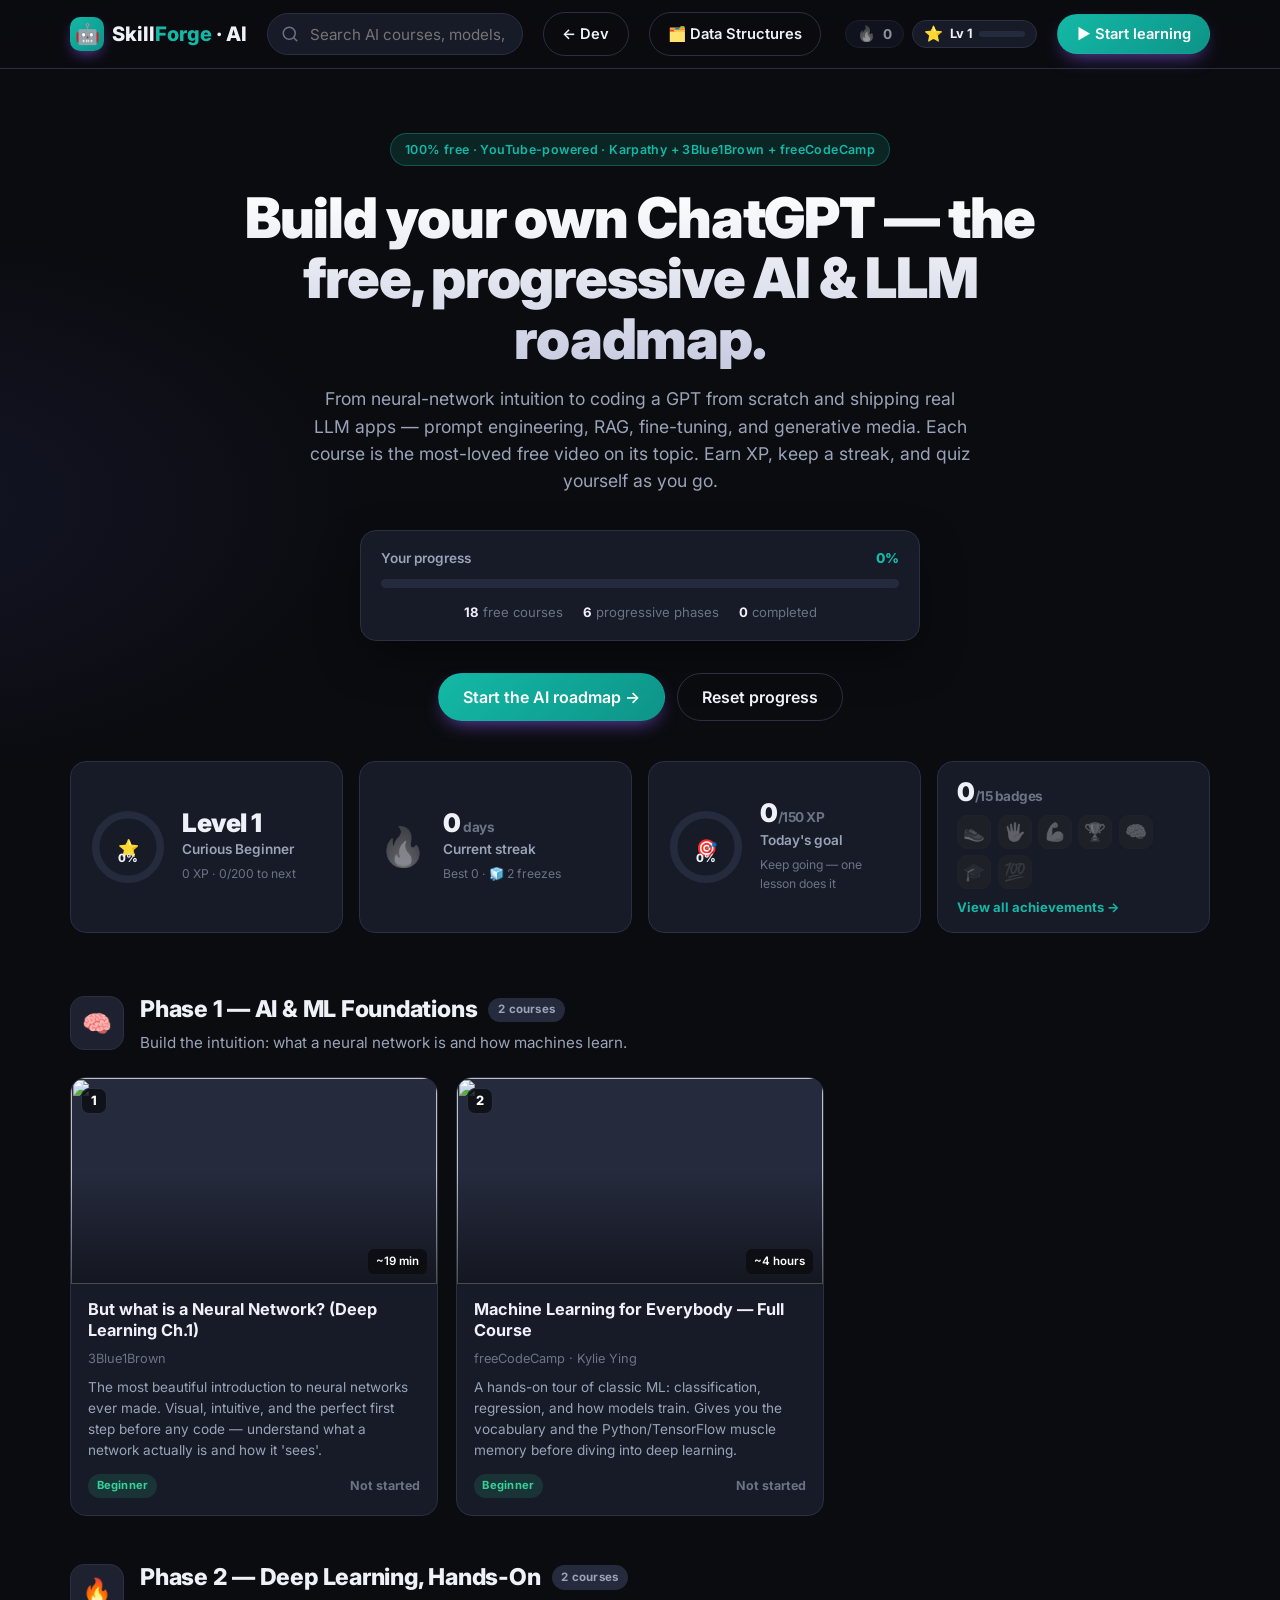
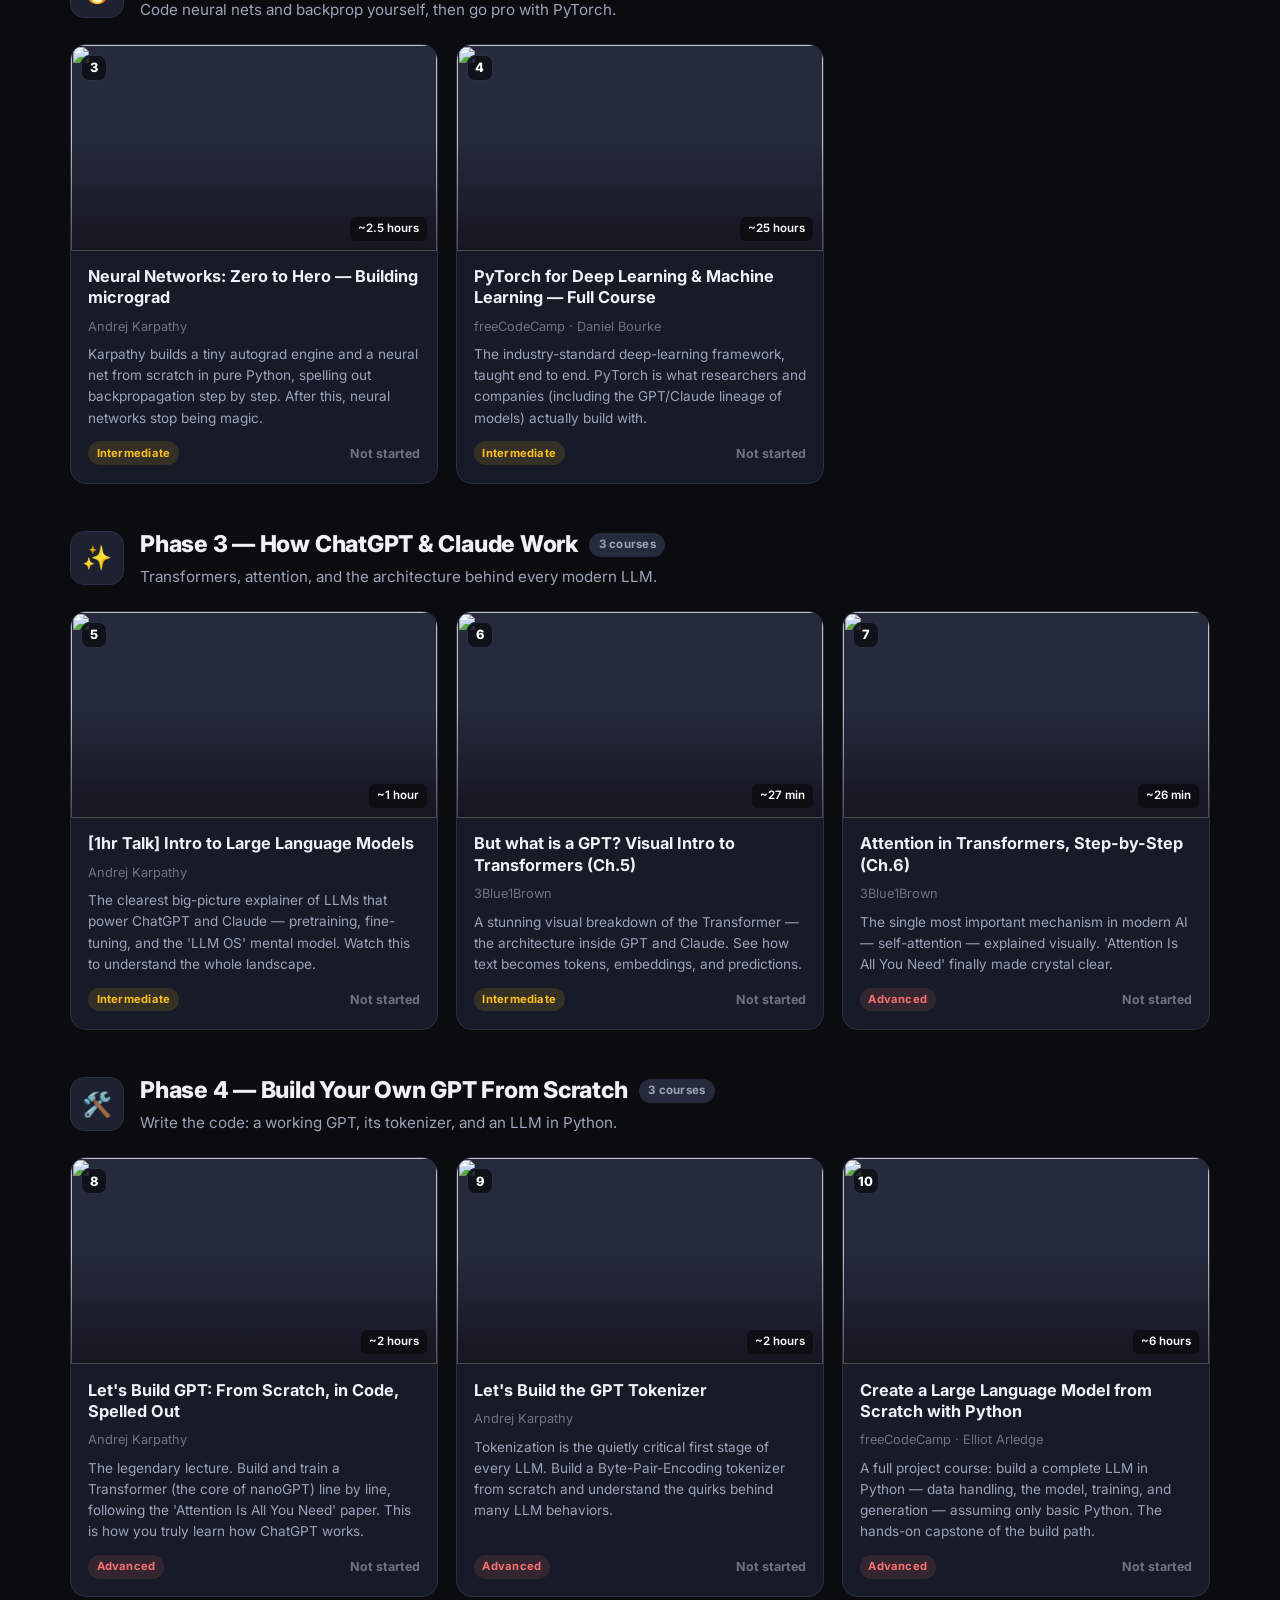
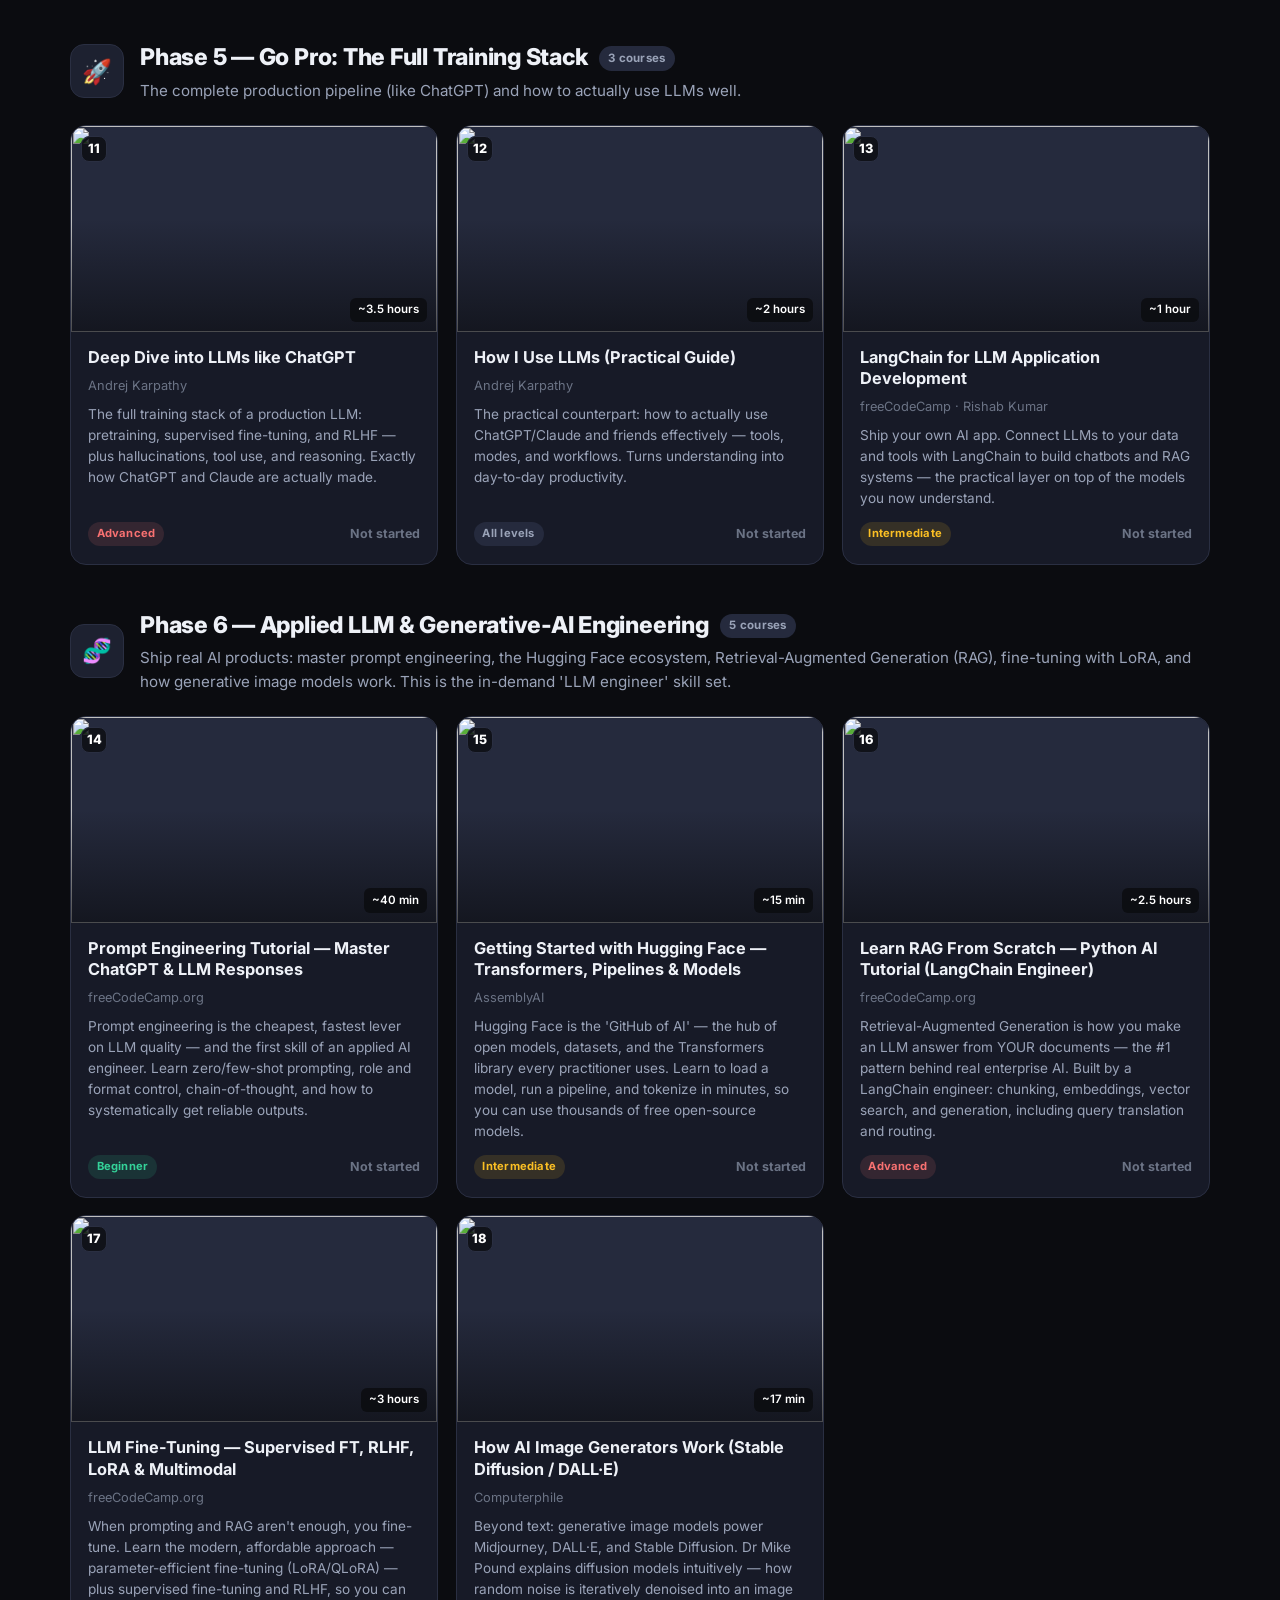
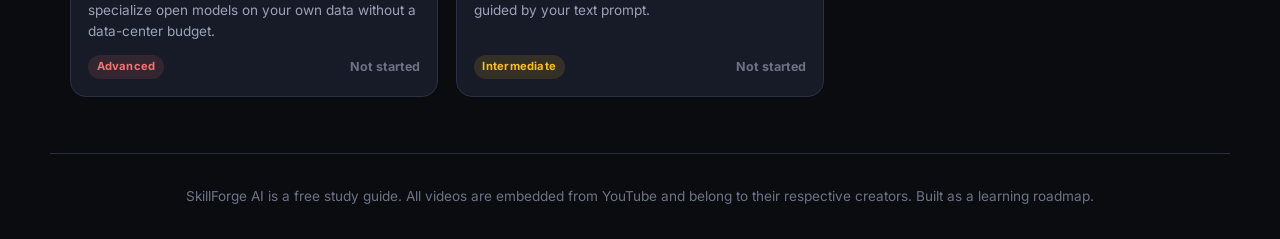
==== commit 050a79e3: "Data Stuctures from Basic to Advanced" ====
--- a/ai.html
+++ b/ai.html
@@ -8,7 +8,7 @@
   <link rel="preconnect" href="https://fonts.googleapis.com" />
   <link rel="preconnect" href="https://fonts.gstatic.com" crossorigin />
   <link href="https://fonts.googleapis.com/css2?family=Inter:wght@400;500;600;700;800;900&display=swap" rel="stylesheet" />
-  <link rel="stylesheet" href="styles.css" />
+  <link rel="stylesheet" href="styles.css?v=3" />
 </head>
 <body class="theme-ai">
   <!-- file:// playback warning (shown only when opened directly from disk) -->
@@ -32,7 +32,8 @@
         <svg viewBox="0 0 24 24" class="search__icon" aria-hidden="true"><path d="M21 21l-4.35-4.35M11 19a8 8 0 1 1 0-16 8 8 0 0 1 0 16z" fill="none" stroke="currentColor" stroke-width="2" stroke-linecap="round"/></svg>
         <input id="searchInput" type="text" placeholder="Search AI courses, models, topics…" autocomplete="off" />
       </div>
-      <a class="btn btn--ghost nav-link" href="index.html">← Dev Roadmap</a>
+      <a class="btn btn--ghost nav-link" href="index.html">← Dev</a>
+      <a class="btn btn--ghost nav-link" href="ds.html">🗂️ Data Structures</a>
       <button id="continueBtn" class="btn btn--primary continue-btn">▶ Continue learning</button>
     </div>
   </header>
@@ -109,8 +110,8 @@
     </div>
   </main>
 
-  <script src="ai-data.js"></script>
-  <script src="engage.js"></script>
-  <script src="app.js"></script>
+  <script src="ai-data.js?v=3"></script>
+  <script src="engage.js?v=3"></script>
+  <script src="app.js?v=3"></script>
 </body>
 </html>
--- a/styles.css
+++ b/styles.css
@@ -180,6 +180,22 @@
     var(--bg);
 }
 
+/* ===== Data Structures page theme (amber/orange accent) ===== */
+.theme-ds {
+  --accent: #f59e0b;
+  --accent-2: #d97706;
+  --accent-soft: rgba(245, 158, 11, 0.14);
+}
+.theme-ds .hero__badge { border-color: rgba(245,158,11,0.35); }
+.theme-ds .progress__bar { background: linear-gradient(90deg, #f59e0b, #ef4444); }
+.theme-ds body,
+.theme-ds {
+  background:
+    radial-gradient(1200px 600px at 80% -10%, rgba(245, 158, 11, 0.16), transparent 60%),
+    radial-gradient(900px 500px at -10% 10%, rgba(239, 68, 68, 0.10), transparent 55%),
+    var(--bg);
+}
+
 /* ---------- Hero ---------- */
 .hero { padding: 4rem 1.25rem 2.5rem; }
 .hero__inner { max-width: 880px; margin: 0 auto; text-align: center; }
@@ -406,6 +422,50 @@
 }
 .resource-list a:hover { border-color: var(--accent); transform: translateX(3px); background: var(--surface-2); }
 .resource-list a::before { content: "🔗"; }
+
+/* ===== "Where it's used in production" — DS track signature section ===== */
+.rw-list { display: grid; grid-template-columns: 1fr 1fr; gap: 0.7rem; }
+.rw-item {
+  position: relative; background: var(--surface); border: 1px solid var(--border);
+  border-left: 3px solid var(--accent);
+  border-radius: var(--radius-sm); padding: 0.8rem 0.95rem;
+  transition: border-color 0.16s ease, transform 0.16s ease, background 0.16s ease;
+}
+.rw-item:hover { transform: translateY(-2px); background: var(--surface-2); border-left-color: var(--accent); }
+.rw-item__sys {
+  display: inline-flex; align-items: center; gap: 0.35rem;
+  font-size: 0.74rem; font-weight: 800; letter-spacing: 0.02em; text-transform: uppercase;
+  color: var(--accent); background: var(--accent-soft);
+  padding: 0.2rem 0.55rem; border-radius: 999px; margin-bottom: 0.45rem;
+}
+.rw-item__text { color: var(--muted); font-size: 0.9rem; line-height: 1.45; }
+
+/* ===== Big-O complexity strip ===== */
+.complexity {
+  display: flex; flex-wrap: wrap; gap: 0.5rem; margin: 1.1rem 0 0.2rem;
+}
+.cx-pill {
+  display: inline-flex; align-items: baseline; gap: 0.4rem;
+  background: var(--surface); border: 1px solid var(--border);
+  border-radius: 999px; padding: 0.32rem 0.7rem; font-size: 0.82rem;
+}
+.cx-pill b { color: var(--muted-2); font-weight: 600; font-size: 0.76rem; text-transform: uppercase; letter-spacing: 0.03em; }
+.cx-pill code {
+  font-family: ui-monospace, "SF Mono", Menlo, Consolas, monospace;
+  font-weight: 800; color: var(--accent);
+}
+
+/* "Real-world use" hint chip on home cards */
+.card__rw {
+  display: -webkit-box; -webkit-line-clamp: 1; -webkit-box-orient: vertical;
+  overflow: hidden; font-size: 0.78rem; color: var(--accent);
+  margin-top: 0.5rem; font-weight: 600;
+}
+.card__rw::before { content: "⚙ "; }
+
+@media (max-width: 640px) {
+  .rw-list { grid-template-columns: 1fr; }
+}
 
 /* ---------- Player sidebar curriculum ---------- */
 .player-side {
